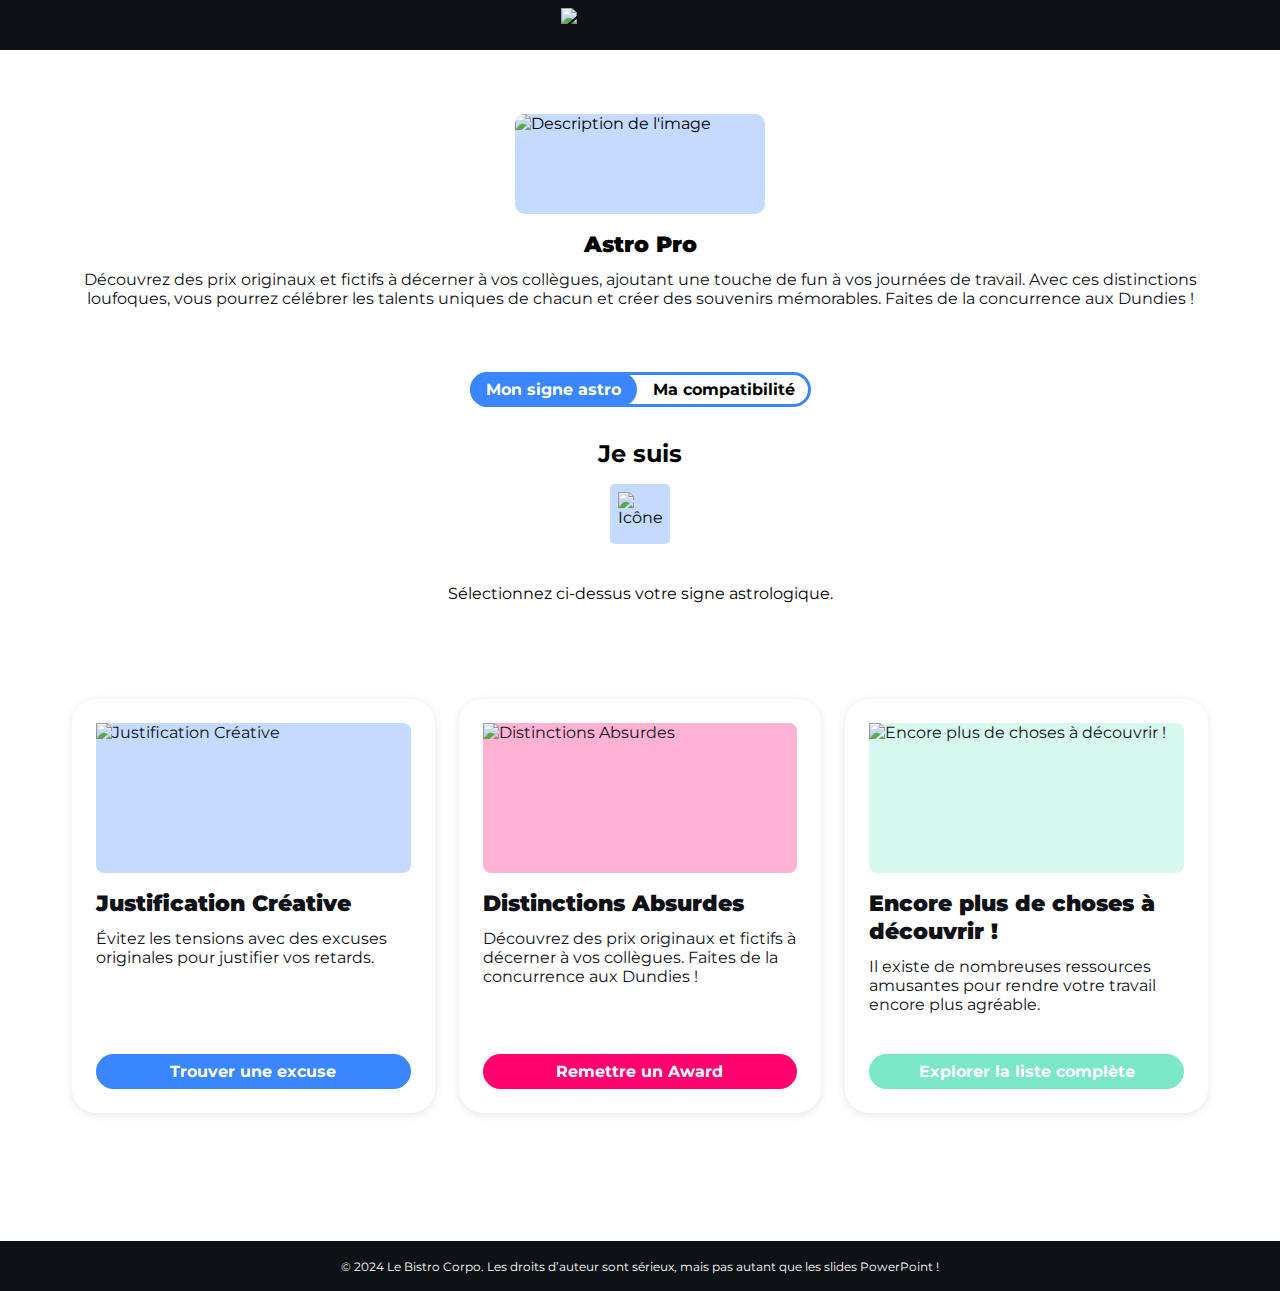
==== AstroPro.html @ 30fe6612 "Update AstroPro.html" ====
<!DOCTYPE html>
<html lang="fr">
<head>
    <meta charset="UTF-8">
    <meta name="viewport" content="width=device-width, initial-scale=1.0">
    <title>Le Bistro Corpo - Astro Pro</title>
    <link rel="icon" href="assets/images/BistroCorpo_Icon.svg" type="image/svg+xml">
    <link rel="stylesheet" href="assets/css/styles.css">
</head>
<body>
    <header>
        <div class="header-content">
            <a href="https://www.bistrocorpo.fr/">
                <img src="assets/images/BistroCorpo_white.svg" alt="Logo Bistro Corpo">
            </a>
        </div>
    </header>
    <section class="tool">
        <div class="tool-content">
            <div class="tool-header">
                <div class="tool-image">
                    <img src="assets/images/BistroCorpo_black_margin.svg" alt="Description de l'image" />
                </div>
                <h2>Astro Pro</h2>
                <p>Découvrez des prix originaux et fictifs à décerner à vos collègues, ajoutant une touche de fun à vos journées de travail. Avec ces distinctions loufoques, vous pourrez célébrer les talents uniques de chacun et créer des souvenirs mémorables. Faites de la concurrence aux Dundies !</p>
            </div>
            <div class="astrology-section">
                <!-- Segmented Control -->
                <div class="segmented-control">
                    <button id="astro-segmented" class="segmented-button active">Mon signe astro</button>
                    <button id="compatibility-segmented" class="segmented-button">Ma compatibilité</button>
                </div>
            
                <!-- Mon signe astro -->
                <div id="astro-content" class="astro-content active">
                    <div class="astro-intro">Je suis</div>
                    <div class="astro-signs-grid">
                    </div>
                    <div class="astro-description" id="astro-description">
                        Sélectionnez ci-dessus votre signe astrologique.
                    </div>
                </div>
                <!-- Ma compatibilité -->
                <div id="compatibility-content" class="compatibility-content">
                    <div class="compatibility-grid">
                        <div class="column column-1">
                            <div class="compatibility-intro">Je suis</div>
                            <div class="astro-signs-grid">
                            </div>
                        </div>
                        <div class="column column-2">
                            <div class="compatibility-score">
                                <div class="intensity">Compatibilité</div>
                                <div class="intensity" id="intensity">nulle</div>
                                <div class="score" id="score">0%</div>
                            </div>
                            <div class="compatibility-description" id="compatibility-description">
                                Sélectionnez les signes astrologiques.
                            </div>
                        </div>
                        <div class="column column-3">
                            <div class="compatibility-intro">Mon/ma collègue est</div>
                            <div class="astro-signs-grid">
                            </div>
                        </div>
                    </div>
                </div>
            </div>
        </div>
    </section>
    <section class="content">
    </section>
    <footer>
        <div class="footer-content">
        <p>© 2024 Le Bistro Corpo. Les droits d’auteur sont sérieux, mais pas autant que les slides PowerPoint !</p>
        </div>
    </footer>
    <script src="assets/js/main.js"></script>
    <script>
        randomCard(); loadAstroPro(); loadAndPopulateAstroGrids();
    </script>
</body>
</html>
---- assets/css/styles.css ----
@import url('https://fonts.googleapis.com/css2?family=Montserrat:wght@400;600;700;900&display=swap');

* {
    margin: 0;
    padding: 0;
    box-sizing: border-box;
    font-family: "Montserrat", sans-serif;
}

body {
    background-color: #ffffff;
    color: #0E1116;
    padding: 50px 0 0 0;
}

a {
    text-decoration: none;
    color: inherit;
}

p, .card p {
    font-weight: 400;
}

h1, h2, .card h2, .tool h2 {
    font-weight: 900;
}

/* Header */
header {
    background-color: #0E1116;
    height: 50px;
    width: 100%;
    padding: 0;
    margin: 0 auto;
    position: fixed;
    top: 0;
    left: 0;
    z-index: 1000;
}

.header-content {
    max-width: 1200px;
    margin: 0 auto;
    padding: 0.5rem 2rem;
    display: flex;
    align-items: center;
    height: 100%;
    justify-content: center;
}

.header-content a {
    display: flex;
    align-items: center;
    height: 100%;
    padding: 0;
    margin: 0;
}

.header-content img {
    height: 100%;
    width: auto;
}

/* Hero Section */
.hero {
    display: flex;
    justify-content: center;
    padding: 4rem 2rem;
    max-width: 1200px;
    margin: 0 auto;
    color: black;
}

.hero-content {
    max-width: 60%;
    justify-content: center;
    flex-direction: column;
}

.hero h1 {
    font-size: 3.5rem;
    font-weight: bold;
    margin-bottom: 0.5rem;
    text-transform: uppercase;
}

.hero p {
    font-size: 1.2rem;
    text-transform: uppercase;
    padding-top: 2rem;
    text-align: center;
    font-weight: 900;
}

.hero-image {
    max-width: 600px;
}

/* Content Section */
.content {
    display: grid;
    grid-template-columns: repeat(3, 1fr);
    gap: 1.5rem;
    padding: 0rem 2rem 8rem 2rem;
    max-width: 1200px;
    margin: 0 auto;
}

.card {
    background-color: white;
    padding: 1.5rem;
    border-radius: 24px;
    box-shadow: 0 2px 10px rgba(0, 0, 0, 0.1);
    display: flex;
    flex-direction: column;
    justify-content: flex-start;
    height: 100%;
}

.card-content {
    flex-grow: 1;
}

.card-image-container {
    width: 100%;
    height: 150px;
    background-color: rgba(58, 134, 255, 0.3);
    margin-bottom: 1rem;
    border-radius: calc(24px - 1rem);
    display: flex;
    justify-content: center;
    align-items: center;
}

.card:nth-child(4n+1) .card-image-container {
    background-color: rgba(58, 134, 255, 0.3);
}

.card:nth-child(4n+2) .card-image-container {
    background-color: rgba(255, 0, 110, 0.3);
}

.card:nth-child(4n+3) .card-image-container {
    background-color: rgba(122, 231, 199, 0.3);
}

.card:nth-child(4n+4) .card-image-container {
    background-color: rgba(255, 190, 11, 0.3);
}

.card-image-container img {
    width: 100%;
    height: 150px;
    object-fit: cover;
}

.card h2 {
    font-size: 1.4rem;
    margin-bottom: 0.75rem;
}

.card p {
    font-size: 1rem;
    color: #0E1116;
    margin-bottom: 2.5rem
}

.card:hover {
    box-shadow: 0 4px 10px rgba(0, 0, 0, 0.2);
}

.button {
    font-size: 1rem;
    font-weight: 700;
    padding: 0.5rem 1rem;
    border-radius: 99px;
    color: white;
    background-color: #3A86FF;
    display: block;
    width: 100%;
    text-align: center;
    box-sizing: border-box;
    margin-top: auto;
    border: none;
    outline: none;
    cursor: pointer;
}

.button-pink {
    background-color: #FF006E;
}

.button-green {
    background-color: #7AE7C7;
}

.button-yellow {
    background-color: #FFBE0B;
}

.card:nth-child(4n+1) .button {
    background-color: #3A86FF;
}

.card:nth-child(4n+2) .button {
    background-color: #FF006E;
}

.card:nth-child(4n+3) .button {
    background-color: #7AE7C7;
}

.card:nth-child(4n+4) .button {
    background-color: #FFBE0B;
}

.button:hover {
    filter: brightness(90%);
}

/* Carte inactive */

.card.inactive {
    opacity: 0.5;
}

.card.inactive .card-image-container {
    background-color: #cccccc;
    opacity: 0.7;
}

.card.inactive .card-image-container img {
    opacity: 0.7;
    filter: grayscale(100%);
}

.card.inactive:hover {
    transform: none;
    background-color: #ffffff;
    color: inherit;
    opacity: 0.5;
    box-shadow: 0 2px 10px rgba(0, 0, 0, 0.1);
}

.card.inactive p,
.card.inactive h2 {
    color: #999;
}

.card.inactive .button {
    background-color: #999;
    color: #fff;
}

.card.inactive .button:hover {
    background-color: #999;
    filter: none;
    cursor: initial;
}

/* Tool Section */
.tool {
    display: flex;
    flex-direction: column;
    align-items: center;
    padding: 4rem 2rem 6rem;
    max-width: 1200px;
    margin: 0 auto;
    color: black;
}

.tool-content {
    display: flex;
    justify-content: center;
    flex-direction: column;
    align-items: center;
}

.tool-header {
    display: flex;
    flex-direction: column;
    align-items: center;
}

.tool h1 {
    font-size: 3rem;
    font-weight: bold;
    margin: 4rem 0 2rem;
    text-align: center;
}

.tool h1a {
    font-size: 3rem;
    font-weight: bold;
    margin: 4rem 0 0.25rem;
    text-align: center;
}

.tool h1b {
    font-size: 1.5rem;
    font-weight: bold;
    margin: 0 0 2rem;
    text-align: center;
}

.tool h2 {
    font-size: 1.4rem;
    text-align: center;
    margin-bottom: 0.75rem;
}

.tool p {
    font-size: 1rem;
    color: #0E1116;
    text-align: center;
}

.tool-image {
    max-width: 600px;
    margin-bottom: 1rem;
    background-color: rgba(58, 134, 255, 0.3);
    border-radius: 10px;
    display: flex;
    justify-content: center;
    align-items: center;
}

.tool-image-pink {
    background-color: rgba(255, 0, 110, 0.3);
}

.tool-image-green {
    background-color: rgba(122, 231, 199, 0.3);
}

.tool-image-yellow {
    background-color: rgba(255, 190, 11, 0.3);
}

.tool-image img {
    width: 250px;
    height: 100px;
    border-radius: 10px;
    object-fit: cover;
}

/* Segmented Control */
.segmented-control {
    display: inline-flex;
    justify-content: center;
    margin-bottom: 2rem;
    border-radius: 99px;
    overflow: hidden;
    background-color: #ffffff;
    box-shadow: inset 0 0 0 3px #3a86ff;
}

.segmented-button {
    padding: 0.5rem 1rem;
    border: none;
    background-color: transparent;
    cursor: pointer;
    font-size: 1rem;
    font-weight: 700;
    border-radius: inherit;
}

.segmented-button.active {
    background-color: #3a86ff;
    color: #fff;
}

/* Astro Pro */
.astrology-section {
    padding: 4rem 0 0;
    text-align: center;
    font-family: Arial, sans-serif;
}

.astro-content, .compatibility-content {
    display: none;
}

.astro-content.active, .compatibility-content.active {
    display: block;
}

.astro-intro, .compatibility-intro {
    font-size: 1.5rem;
    font-weight: 700;
    margin-bottom: 1rem;
}

.astro-signs-grid {
    display: flex;
    flex-wrap: wrap;
    justify-content: center;
    gap: 1rem;
    margin-bottom: 2rem;
}

.astro-sign {
    display: flex;
    flex-direction: column;
    align-items: center;
    width: 80px;
    cursor: pointer;
}

.astro-icon {
    width: 60px;
    height: 60px;
    background-color: rgba(58, 134, 255, 0.3);
    border-radius: 5px;
    display: flex;
    align-items: center;
    justify-content: center;
    overflow: hidden; /* Pour bien ajuster l'image à la box */
}

.astro-icon img {
    width: 75%;
    height: 75%;
    object-fit: cover; /* L'image s'ajustera pour bien remplir l'espace */
}

.astro-icon:hover {
    filter: brightness(90%);
}

.astro-label {
    margin-top: 0.5rem;
    font-size: 0.75rem;
    font-weight: 700;
    text-align: center;
}

.astro-sign.selected .astro-label {
    font-weight: 900;
}

.astro-sign.selected .astro-icon {
    background-color: #3a86ff;
}

.astro-sign.selected .astro-icon img {
    filter: brightness(0) invert(1);
}

.astro-description, .compatibility-description {
    margin-top: 1.5rem;
    font-size: 1rem;
}

.compatibility-grid {
    display: flex;
    justify-content: space-around;
}

.column {
    width: 33%;
    display: flex;
    flex-direction: column;
    justify-content: center;
}

.compatibility-score {
    text-align: center;
    font-weight: 900;
}

.score {
    font-size: 5rem;
}

.intensity {
    font-size: 1.5rem;
    font-weight: 700;
}



/* Footer */
footer {
    background-color: #0E1116;
    height: 50px;
    width: 100%;
    padding: 0;
    margin: 0 auto;
}

.footer-content {
    max-width: 1200px;
    margin: 0 auto;
    padding: 0.5rem 2rem;
    display: flex;
    align-items: center;
    height: 100%;
    color: white;
    text-align: center;
    font-size: 0.75rem;
    justify-content: center;

}

/* Responsive Design */
@media (max-width: 768px) {
    .content {
        grid-template-columns: 1fr;
        padding: 0rem 2rem 2rem 2rem;
    }
    .hero {
        padding: 2rem;
    }    
    .hero-content {
        max-width: 100%;
    }
    .hero-image {
        max-width: 100%;
    }
    .hero h1 {
        font-size: 2rem;
    }
    .hero p {
        font-size: 0.75rem;
    }
    .tool h1 {
        font-size: 2rem;
        margin: 2rem 0 2rem;
    }
    .tool h1a {
        font-size: 2rem;
        margin: 2rem 0 0.25rem;
    }
    .tool h1b {
        font-size: 1rem;
    }
    .tool {
        padding: 2rem 2rem 4rem;
    }
    .tool p {
        font-size: 0.75rem;
        text-align: justify;
    }
    .compatibility-grid {
        flex-direction: column;
        align-items: center;
    }

    .column {
        width: 100%;
        margin-bottom: 2rem;
    }
    .column-1 {
        order: 1;
    }
    .column-2 {
        order: 3;
    }
    .column-3 {
        order: 2;
    }    
}

@media (min-width: 769px) and (max-width: 1024px) {
    .content {
        grid-template-columns: repeat(2, 1fr);
        padding: 0rem 2rem 2rem 2rem;
    }
    .tool h1 {
        font-size: 2.5rem;
    }
    .tool h1a {
        font-size: 2.5rem;
    }
    .tool h1b {
        font-size: 1rem;
    }
}
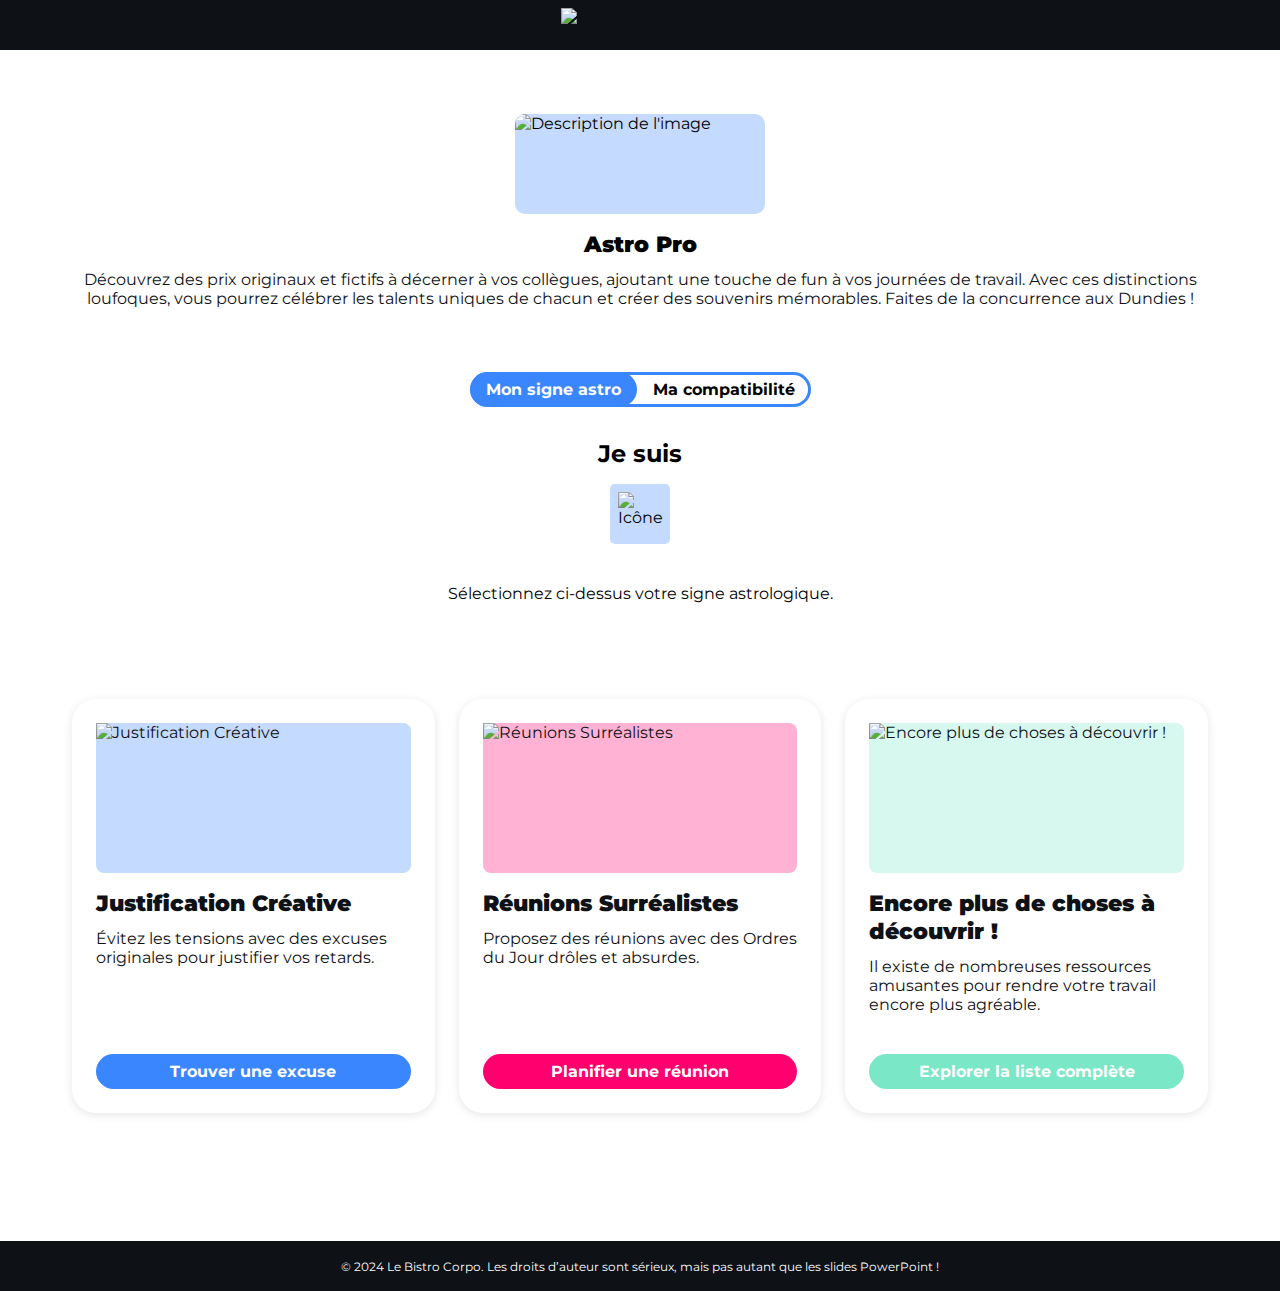
==== commit 55b0bf79: "Update AstroPro.html" ====
--- a/AstroPro.html
+++ b/AstroPro.html
@@ -50,9 +50,10 @@
                         </div>
                         <div class="column column-2">
                             <div class="compatibility-score">
+                                <div class="score" id="score">0%</div>
                                 <div class="intensity">Compatibilité</div>
                                 <div class="intensity" id="intensity">nulle</div>
-                                <div class="score" id="score">0%</div>
+                                
                             </div>
                             <div class="compatibility-description" id="compatibility-description">
                                 Sélectionnez les signes astrologiques.
--- a/assets/css/styles.css
+++ b/assets/css/styles.css
@@ -465,6 +465,10 @@
     justify-content: center;
 }
 
+.column-2 {
+    widht: 30%;
+}
+
 .compatibility-score {
     text-align: center;
     font-weight: 900;
@@ -560,7 +564,7 @@
     }
     .column-3 {
         order: 2;
-    }    
+    }
 }
 
 @media (min-width: 769px) and (max-width: 1024px) {
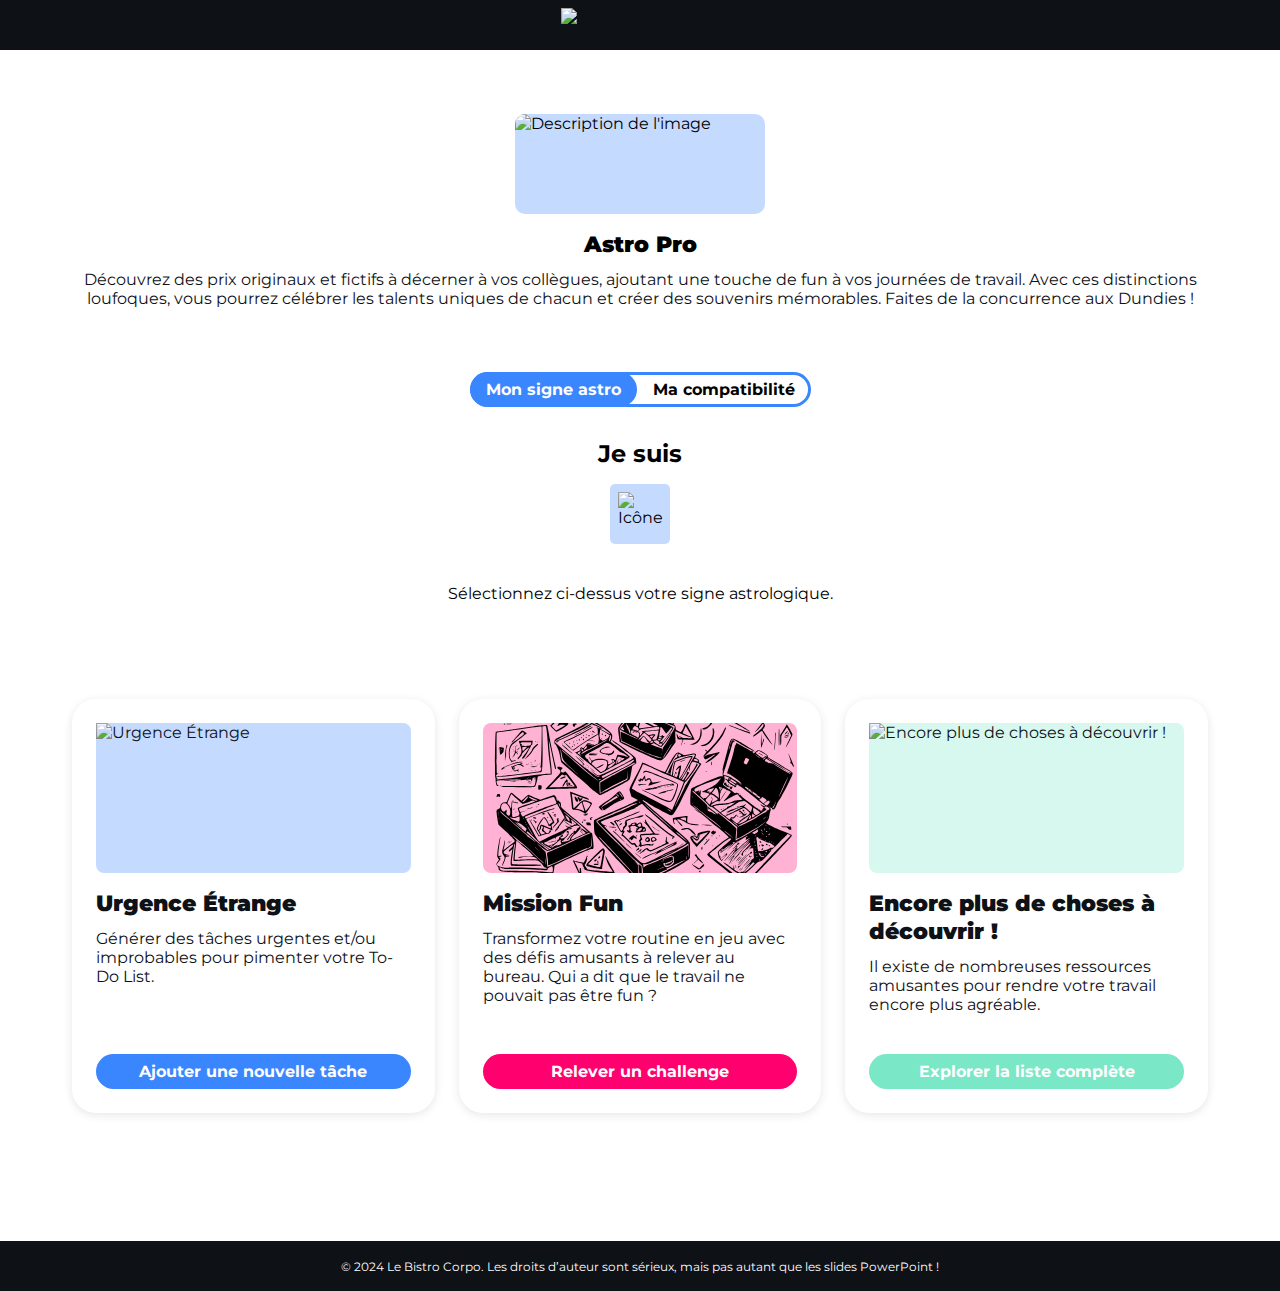
==== commit 5462b7f1: "Update AstroPro.html" ====
--- a/AstroPro.html
+++ b/AstroPro.html
@@ -53,7 +53,6 @@
                                 <div class="score" id="score">0%</div>
                                 <div class="intensity">Compatibilité</div>
                                 <div class="intensity" id="intensity">nulle</div>
-                                
                             </div>
                             <div class="compatibility-description" id="compatibility-description">
                                 Sélectionnez les signes astrologiques.
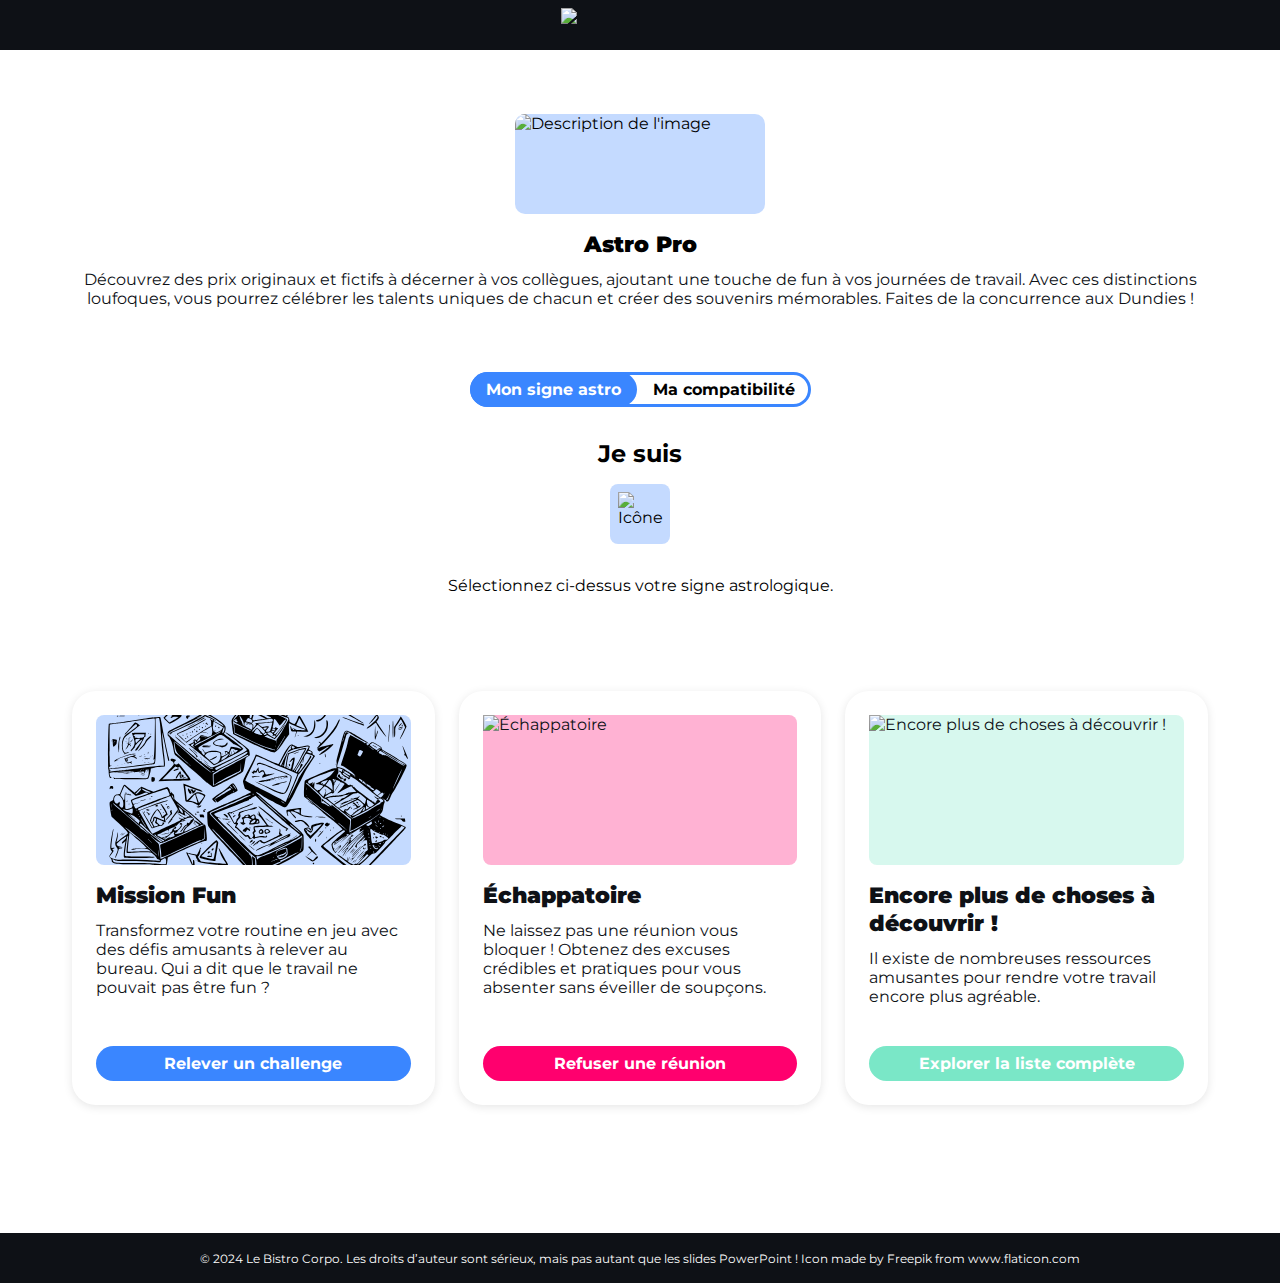
==== commit cdae7a75: "Update AstroPro.html" ====
--- a/AstroPro.html
+++ b/AstroPro.html
@@ -72,7 +72,7 @@
     </section>
     <footer>
         <div class="footer-content">
-        <p>© 2024 Le Bistro Corpo. Les droits d’auteur sont sérieux, mais pas autant que les slides PowerPoint !</p>
+        <p>© 2024 Le Bistro Corpo. Les droits d’auteur sont sérieux, mais pas autant que les slides PowerPoint ! Icon made by Freepik from www.flaticon.com</p>
         </div>
     </footer>
     <script src="assets/js/main.js"></script>
--- a/assets/css/styles.css
+++ b/assets/css/styles.css
@@ -375,7 +375,6 @@
 .astrology-section {
     padding: 4rem 0 0;
     text-align: center;
-    font-family: Arial, sans-serif;
 }
 
 .astro-content, .compatibility-content {
@@ -397,7 +396,6 @@
     flex-wrap: wrap;
     justify-content: center;
     gap: 1rem;
-    margin-bottom: 2rem;
 }
 
 .astro-sign {
@@ -412,7 +410,7 @@
     width: 60px;
     height: 60px;
     background-color: rgba(58, 134, 255, 0.3);
-    border-radius: 5px;
+    border-radius: 8px;
     display: flex;
     align-items: center;
     justify-content: center;
@@ -466,7 +464,8 @@
 }
 
 .column-2 {
-    widht: 30%;
+    width: 30%;
+    margin: 0 1rem;
 }
 
 .compatibility-score {
@@ -481,6 +480,7 @@
 .intensity {
     font-size: 1.5rem;
     font-weight: 700;
+    color: #3a86ff;
 }
 
 
@@ -547,11 +547,32 @@
         font-size: 0.75rem;
         text-align: justify;
     }
+    .astro-intro, .compatibility-intro {
+        font-size: 1rem;
+        font-weight: 700;
+        margin-bottom: 1rem;
+    }
+    .astro-signs-grid {
+        display: grid;
+        grid-template-columns: repeat(6, 1fr);
+        justify-items: center;
+        gap: 1rem 0.5rem;
+    }
+    .astro-sign {
+        width: 40px;
+    }
+    .astro-icon {
+        width: 40px;
+        height: 40px;
+    }
+    .astro-label {
+        font-size: 0.5rem;
+        font-weight: 700;
+    }
     .compatibility-grid {
         flex-direction: column;
         align-items: center;
     }
-
     .column {
         width: 100%;
         margin-bottom: 2rem;
@@ -561,6 +582,7 @@
     }
     .column-2 {
         order: 3;
+        margin-bottom: 0;
     }
     .column-3 {
         order: 2;
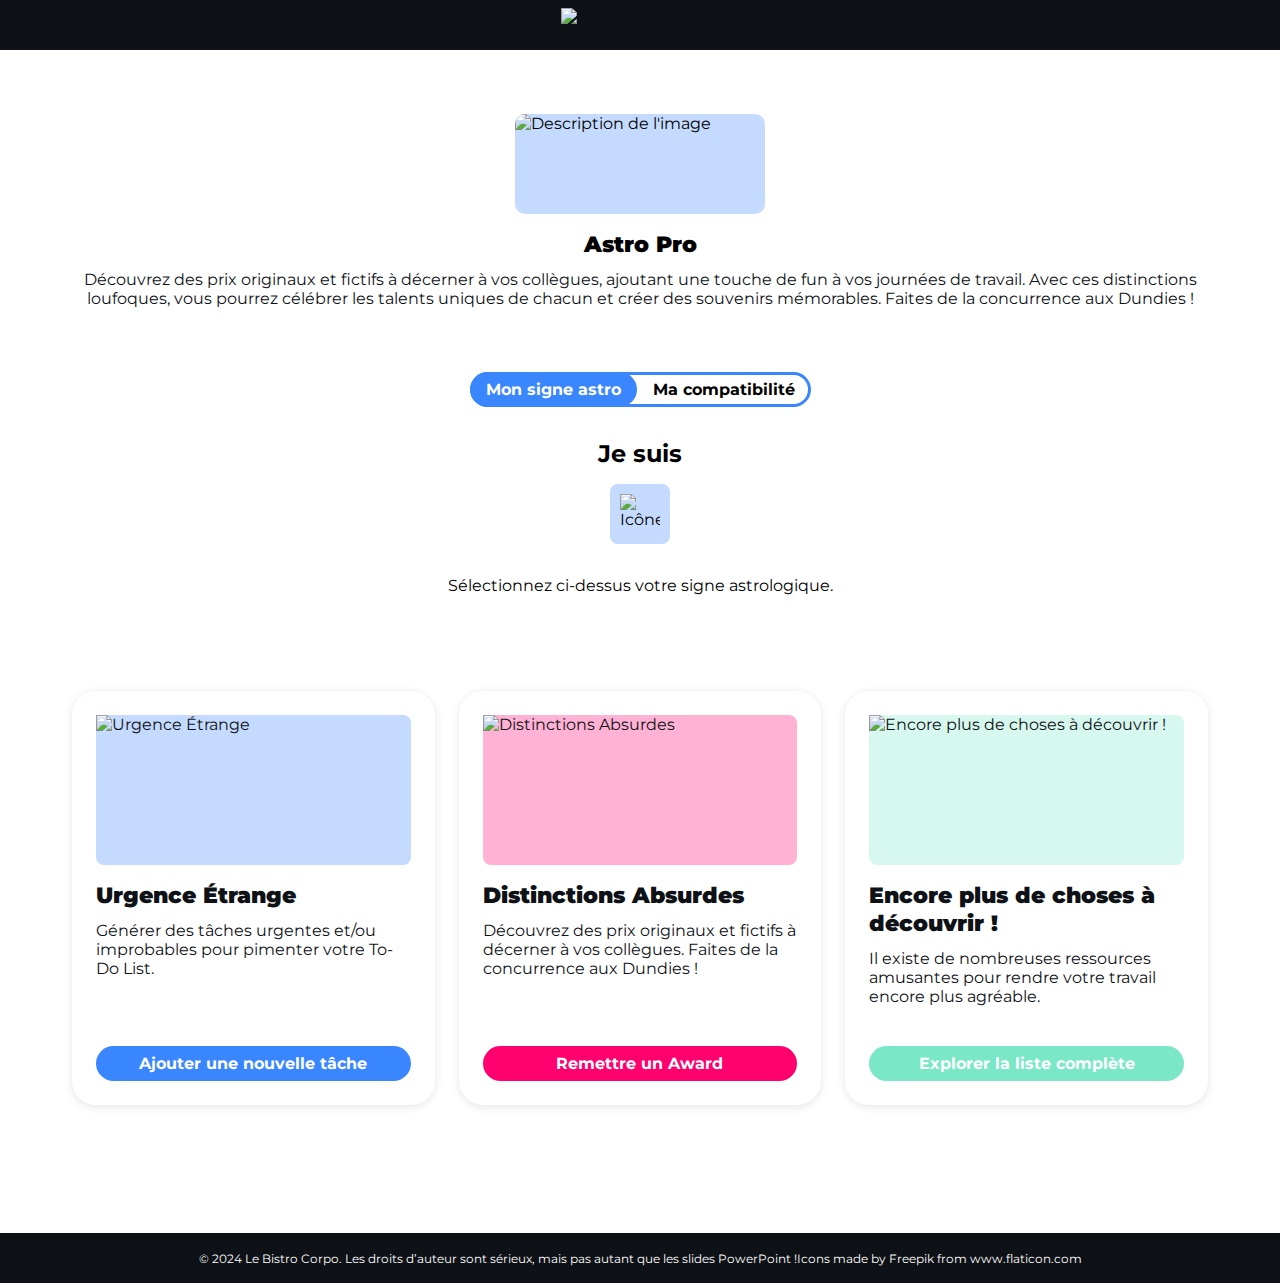
==== commit c06ffb37: "Update AstroPro.html" ====
--- a/AstroPro.html
+++ b/AstroPro.html
@@ -72,7 +72,8 @@
     </section>
     <footer>
         <div class="footer-content">
-        <p>© 2024 Le Bistro Corpo. Les droits d’auteur sont sérieux, mais pas autant que les slides PowerPoint ! Icon made by Freepik from www.flaticon.com</p>
+        <p>© 2024 Le Bistro Corpo. Les droits d’auteur sont sérieux, mais pas autant que les slides PowerPoint !</p>
+        <p>Icons made by Freepik from www.flaticon.com</p>
         </div>
     </footer>
     <script src="assets/js/main.js"></script>
--- a/assets/css/styles.css
+++ b/assets/css/styles.css
@@ -418,8 +418,8 @@
 }
 
 .astro-icon img {
-    width: 75%;
-    height: 75%;
+    width: 66%;
+    height: 66%;
     object-fit: cover; /* L'image s'ajustera pour bien remplir l'espace */
 }
 
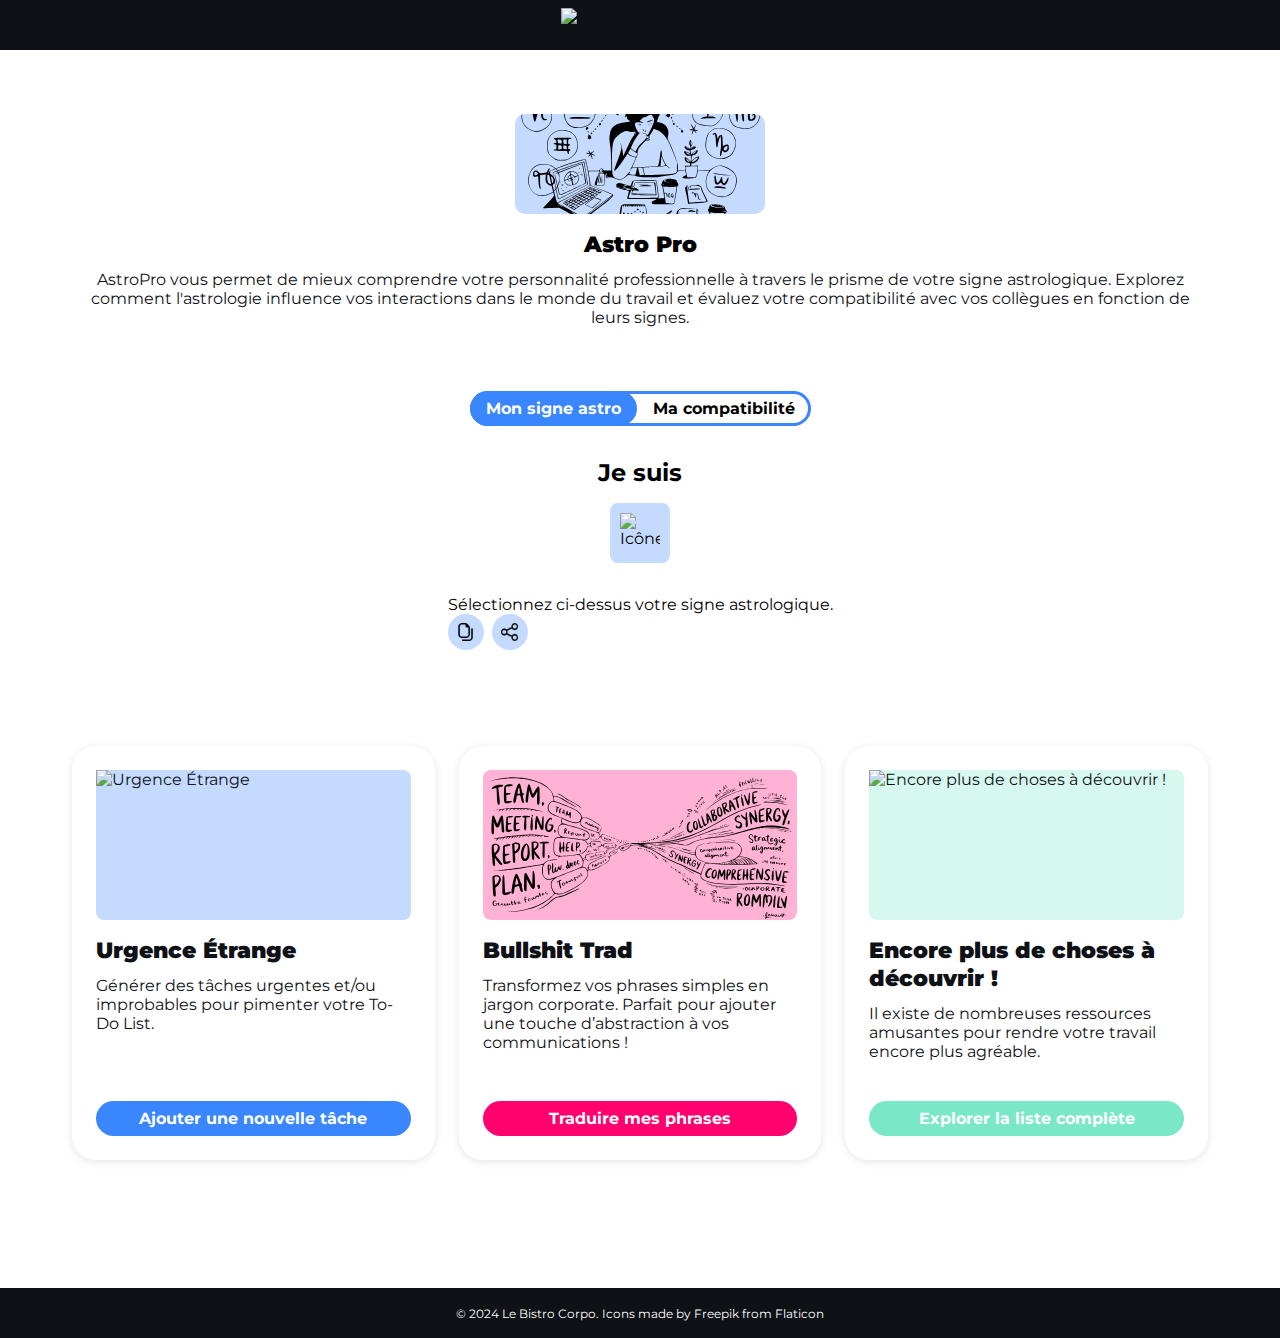
==== commit fce21565: "Update AstroPro.html" ====
--- a/AstroPro.html
+++ b/AstroPro.html
@@ -19,10 +19,10 @@
         <div class="tool-content">
             <div class="tool-header">
                 <div class="tool-image">
-                    <img src="assets/images/BistroCorpo_black_margin.svg" alt="Description de l'image" />
+                    <img src="assets/images/AstroPro.svg" alt="Description de l'image" />
                 </div>
                 <h2>Astro Pro</h2>
-                <p>Découvrez des prix originaux et fictifs à décerner à vos collègues, ajoutant une touche de fun à vos journées de travail. Avec ces distinctions loufoques, vous pourrez célébrer les talents uniques de chacun et créer des souvenirs mémorables. Faites de la concurrence aux Dundies !</p>
+                <p>AstroPro vous permet de mieux comprendre votre personnalité professionnelle à travers le prisme de votre signe astrologique. Explorez comment l'astrologie influence vos interactions dans le monde du travail et évaluez votre compatibilité avec vos collègues en fonction de leurs signes.</p>
             </div>
             <div class="astrology-section">
                 <!-- Segmented Control -->
@@ -38,6 +38,14 @@
                     </div>
                     <div class="astro-description" id="astro-description">
                         Sélectionnez ci-dessus votre signe astrologique.
+                    </div>
+                    <div class="tool-buttons">
+                        <div id="astro-copyButton" class="icon-button">
+                            <img src="assets/images/icons/copy.png">                    
+                        </div>
+                        <div id="astro-shareButton" class="icon-button">
+                            <img src="assets/images/icons/share.png">
+                        </div>
                     </div>
                 </div>
                 <!-- Ma compatibilité -->
@@ -57,6 +65,14 @@
                             <div class="compatibility-description" id="compatibility-description">
                                 Sélectionnez les signes astrologiques.
                             </div>
+                            <div class="tool-buttons">
+                                <div id="compatibility-copyButton" class="icon-button">
+                                    <img src="assets/images/icons/copy.png">                    
+                                </div>
+                                <div id="compatibility-shareButton" class="icon-button">
+                                    <img src="assets/images/icons/share.png">
+                                </div>
+                            </div>
                         </div>
                         <div class="column column-3">
                             <div class="compatibility-intro">Mon/ma collègue est</div>
@@ -72,8 +88,7 @@
     </section>
     <footer>
         <div class="footer-content">
-        <p>© 2024 Le Bistro Corpo. Les droits d’auteur sont sérieux, mais pas autant que les slides PowerPoint !</p>
-        <p>Icons made by Freepik from www.flaticon.com</p>
+        <p>© 2024 Le Bistro Corpo. Icons made by Freepik from <a href="https://www.flaticon.com">Flaticon</a></p>
         </div>
     </footer>
     <script src="assets/js/main.js"></script>
--- a/assets/css/styles.css
+++ b/assets/css/styles.css
@@ -199,6 +199,66 @@
     background-color: #FFBE0B;
 }
 
+.button:hover {
+    filter: brightness(90%);
+}
+
+.button-small {
+    width: fit-content;
+}
+
+.icon-button {
+    width: 36px;
+    height: 36px;
+    background-color: rgba(58, 134, 255, 0.3);
+    border-radius: 99px;
+    display: flex;
+    align-items: center;
+    justify-content: center;
+    overflow: hidden;
+    cursor: pointer;
+}
+
+.icon-button img {
+    width: 66%;
+    height: 66%;
+    object-fit: cover;
+}
+
+.icon-button-green {
+    background-color: rgba(122, 231, 199, 0.3);
+}
+
+.icon-button-pink {
+    background-color: rgba(255, 0, 110, 0.3);
+}
+
+.icon-button-yellow {
+    background-color: rgba(255, 190, 11, 0.3);
+}
+
+.icon-button:hover {
+    filter: brightness(90%);
+}
+
+.icon-button.selected {
+    background-color: #7AE7C7;
+}
+
+.icon-button.selected img {
+    filter: brightness(0) invert(1);
+}
+
+.button-snack {
+    width: auto;
+    background-color: white;
+    box-shadow: 0 2px 10px rgba(0, 0, 0, 0.1);
+    color: initial;
+}
+
+.button-snack:hover {
+}
+
 .card:nth-child(4n+1) .button {
     background-color: #3A86FF;
 }
@@ -213,10 +273,6 @@
 
 .card:nth-child(4n+4) .button {
     background-color: #FFBE0B;
-}
-
-.button:hover {
-    filter: brightness(90%);
 }
 
 /* Carte inactive */
@@ -275,6 +331,7 @@
     justify-content: center;
     flex-direction: column;
     align-items: center;
+    width: 100%;
 }
 
 .tool-header {
@@ -283,24 +340,31 @@
     align-items: center;
 }
 
-.tool h1 {
+.tool-section {
+    padding: 4rem 0 0;
+    text-align: center;
+    display: flex;
+    flex-direction: column;
+    align-items: center;
+}
+
+.tool-text {
+    padding: 0 0 2rem;
     font-size: 3rem;
     font-weight: bold;
-    margin: 4rem 0 2rem;
-    text-align: center;
-}
-
-.tool h1a {
+}
+    
+.tool-text-awards1 {
     font-size: 3rem;
     font-weight: bold;
-    margin: 4rem 0 0.25rem;
-    text-align: center;
-}
-
-.tool h1b {
+    padding: 0 0 0.25rem;
+    text-align: center;
+}
+
+.tool-text-awards2 {
     font-size: 1.5rem;
     font-weight: bold;
-    margin: 0 0 2rem;
+    padding: 0 0 2rem;
     text-align: center;
 }
 
@@ -343,6 +407,32 @@
     height: 100px;
     border-radius: 10px;
     object-fit: cover;
+}
+
+.tool-selectionBar {
+    display: flex;
+    padding: 0 0 2rem;
+    font-weight: 700;
+    font-size: 1.5rem;
+}
+
+.tool-buttons {
+    display: flex;
+    flex-direction: row;
+    gap: 0.5rem;
+}
+
+/* Dropdown */
+select {
+    border-radius: 8px;
+    padding: 0.5rem;
+    border: 1px solid #ccc;
+    font-size: 1.5rem;
+}
+
+select:focus {
+    border: 1px solid #FF006E;
+    outline: none;
 }
 
 /* Segmented Control */
@@ -483,7 +573,86 @@
     color: #3a86ff;
 }
 
-
+/* Bullshit Trad */
+.translate-section {
+    display: flex;
+    flex-direction: row;
+    gap: 2rem;
+    padding: 4rem 0 0;
+    width: 100%
+}
+
+.translate-intro {
+    font-size: 1.5rem;
+    font-weight: 700;
+    margin-bottom: 1rem;
+    text-align: left;
+}
+
+.input-block, .output-block {
+    flex: 1;
+}
+
+textarea {
+    width: 100%;
+    height: 10rem;
+    border: 1px solid #ccc;
+    border-radius: 8px;
+    padding: 0.75rem;
+    resize: none;
+    font-size: 1rem;
+}
+
+textarea:focus {
+    border-color: #7AE7C7;
+    outline: none;
+}
+
+
+.input-footer, .output-footer {
+    display: flex;
+    justify-content: flex-end;
+    margin-top: 0.5rem;
+    flex-direction: row;
+    align-items: center;
+    gap: 0.5rem;
+}
+
+.outputContainer {
+    position: relative;
+}
+
+.output-text {
+    height: 10rem;
+    border: 1px solid #ccc;
+    border-radius: 8px;
+    padding: 0.75rem;
+    overflow-y: auto;
+    background-color: #f5f5f5;
+    font-size: 1rem;
+}
+
+.loaderContainer {
+    position: absolute;
+    top: 50%;
+    left: 50%;
+    transform: translate(-50%, -50%);
+}
+
+.loader {
+    border: 4px solid #ffffff00;
+    border-top: 4px solid #7AE7C7;
+    border-radius: 100%;
+    width: 36px;
+    height: 36px;
+    animation: spin 1s linear infinite;
+    display: none;
+}
+
+@keyframes spin {
+    0% { transform: rotate(0deg); }
+    100% { transform: rotate(360deg); }
+}
 
 /* Footer */
 footer {
@@ -505,7 +674,13 @@
     text-align: center;
     font-size: 0.75rem;
     justify-content: center;
-
+}
+
+/* Compliment */
+.compliment-dropdown {
+    display: flex;
+    gap: 0.5rem;
+    align-items: center;
 }
 
 /* Responsive Design */
@@ -529,15 +704,18 @@
     .hero p {
         font-size: 0.75rem;
     }
-    .tool h1 {
+    .tool-section {
+        padding: 2rem 0 0;
+    }
+    .tool-text {
         font-size: 2rem;
-        margin: 2rem 0 2rem;
-    }
-    .tool h1a {
+        padding: 0 0 2rem;
+    }
+    .tool-text-awards1 {
         font-size: 2rem;
-        margin: 2rem 0 0.25rem;
-    }
-    .tool h1b {
+        padding: 0 0 0.25rem;
+    }
+    .tool-text-awards2 {
         font-size: 1rem;
     }
     .tool {
@@ -546,6 +724,18 @@
     .tool p {
         font-size: 0.75rem;
         text-align: justify;
+    }
+    .tool-selectionBar {
+        font-size: 1rem;
+    }
+    select {
+        font-size: 1rem;
+    }
+    .compliment-dropdown {
+        flex-direction: column;
+    }
+    .astrology-section {
+        padding: 2rem 0 0;
     }
     .astro-intro, .compatibility-intro {
         font-size: 1rem;
@@ -587,6 +777,10 @@
     .column-3 {
         order: 2;
     }
+    .translate-section {
+        flex-direction: column;
+        padding: 2rem 0 0;
+    }
 }
 
 @media (min-width: 769px) and (max-width: 1024px) {
@@ -594,13 +788,13 @@
         grid-template-columns: repeat(2, 1fr);
         padding: 0rem 2rem 2rem 2rem;
     }
-    .tool h1 {
+    .tool-text {
         font-size: 2.5rem;
     }
-    .tool h1a {
+    .tool-text-awards1 {
         font-size: 2.5rem;
     }
-    .tool h1b {
+    .tool-text-awards2 {
         font-size: 1rem;
     }
 }
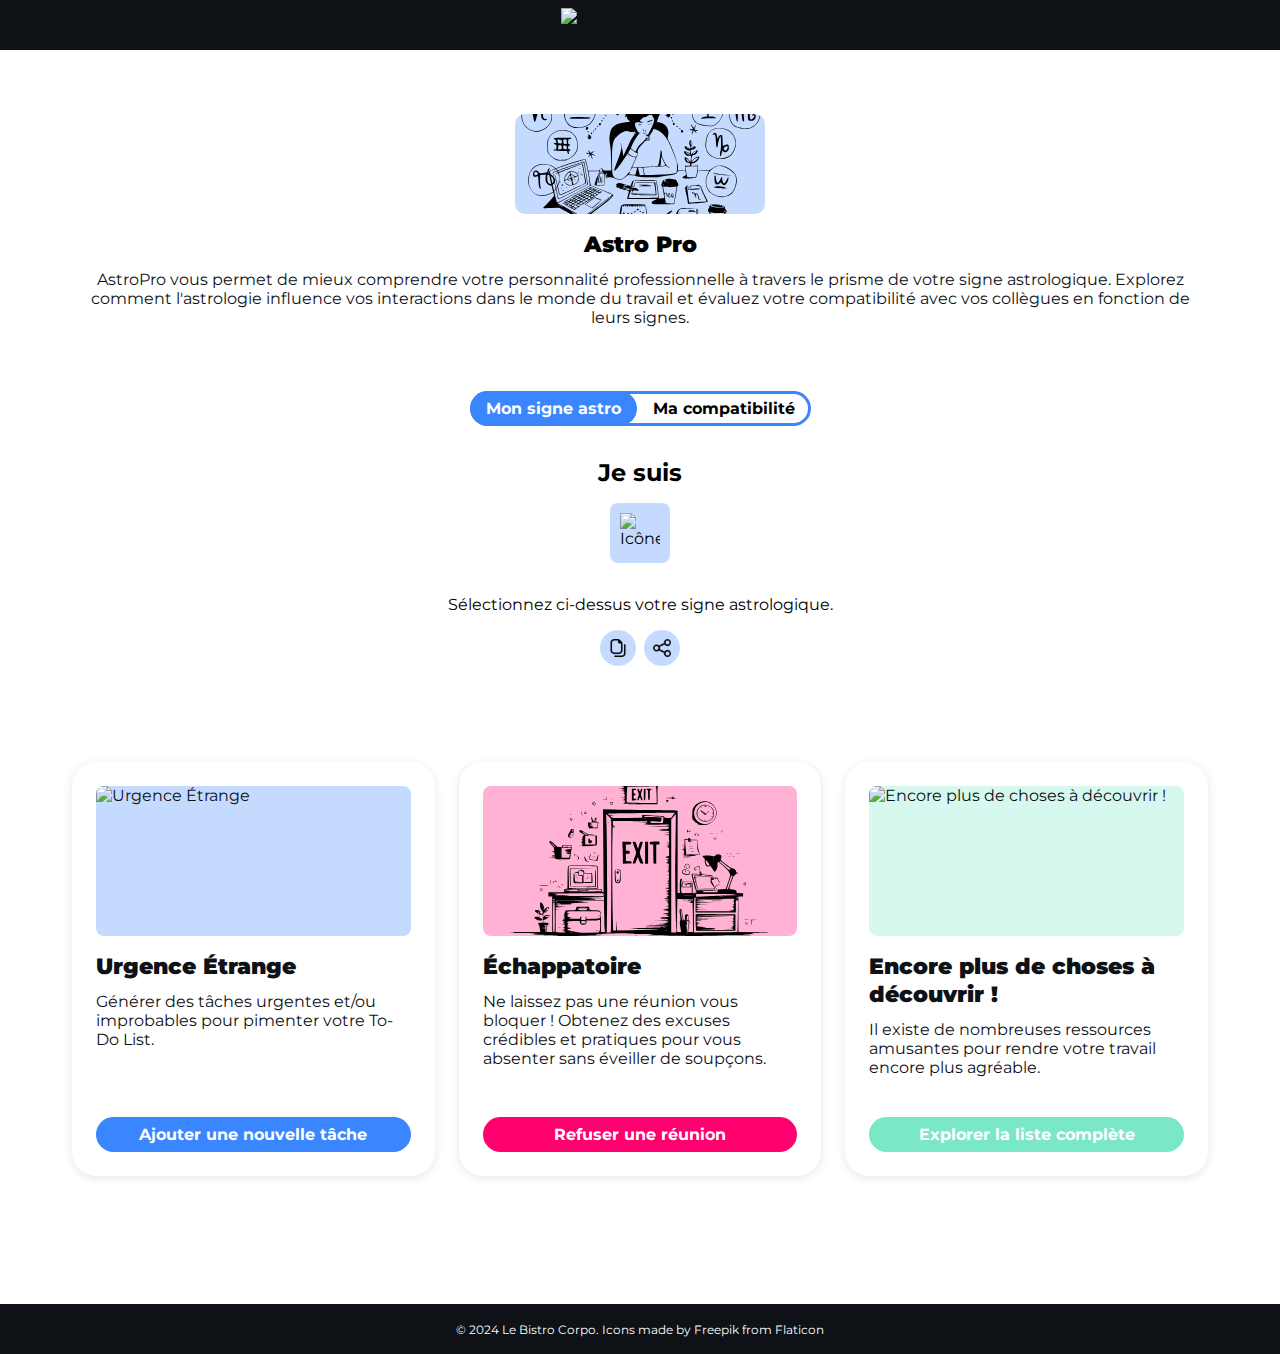
==== commit 2edd5553: "Update AstroPro.html" ====
--- a/AstroPro.html
+++ b/AstroPro.html
@@ -4,6 +4,7 @@
     <meta charset="UTF-8">
     <meta name="viewport" content="width=device-width, initial-scale=1.0">
     <title>Le Bistro Corpo - Astro Pro</title>
+    <meta name="description" content="Apprenez en plus sur votre personnalité au travail et évaluez votre compatibilité avec vos collègues grâce à l'astrologie.">
     <link rel="icon" href="assets/images/BistroCorpo_Icon.svg" type="image/svg+xml">
     <link rel="stylesheet" href="assets/css/styles.css">
 </head>
--- a/assets/css/styles.css
+++ b/assets/css/styles.css
@@ -131,6 +131,7 @@
     display: flex;
     justify-content: center;
     align-items: center;
+    overflow: hidden;
 }
 
 .card:nth-child(4n+1) .card-image-container {
@@ -166,7 +167,7 @@
     margin-bottom: 2.5rem
 }
 
-.card:hover {
+.card:hover, .mail-card:hover {
     box-shadow: 0 4px 10px rgba(0, 0, 0, 0.2);
 }
 
@@ -242,11 +243,29 @@
 }
 
 .icon-button.selected {
+    background-color: #3A86FF;
+}
+
+.icon-button-pink.selected {
+    background-color: #FF006E;
+}
+
+.icon-button-green.selected {
     background-color: #7AE7C7;
+}
+
+.icon-button-yellow.selected {
+    background-color: #FFBE0B;
 }
 
 .icon-button.selected img {
     filter: brightness(0) invert(1);
+}
+
+.icon-button-disabled {
+    background-color: unset;
+    opacity: 0.5;
+    cursor: unset;
 }
 
 .button-snack {
@@ -420,6 +439,7 @@
     display: flex;
     flex-direction: row;
     gap: 0.5rem;
+    justify-content: center;
 }
 
 /* Dropdown */
@@ -428,9 +448,24 @@
     padding: 0.5rem;
     border: 1px solid #ccc;
     font-size: 1.5rem;
+    background-color: #ffffff;
 }
 
 select:focus {
+    border: 1px solid #FF006E;
+    outline: none;
+}
+
+/* Input */
+input {
+    border-radius: 8px;
+    padding: 0.5rem;
+    border: 1px solid #ccc;
+    font-size: 1.5rem;
+    background-color: #ffffff;
+}
+
+input:focus {
     border: 1px solid #FF006E;
     outline: none;
 }
@@ -461,6 +496,64 @@
     color: #fff;
 }
 
+/* Toggle Switch */
+.switch {
+    position: relative;
+    display: inline-block;
+    width: 40px;
+    height: 18px;
+}
+
+.switch input {
+    opacity: 0;
+    width: 0;
+    height: 0;
+}
+
+.slider, .slider-pink, .slider-green, .slider-yellow {
+    position: absolute;
+    cursor: pointer;
+    top: 0;
+    left: 0;
+    right: 0;
+    bottom: 0;
+    background-color: #cccccc;
+    transition: .4s;
+    border-radius: 99px;
+}
+
+.slider:before {
+    position: absolute;
+    content: "";
+    height: 14px;
+    width: 14px;
+    left: 2px;
+    bottom: 2px;
+    background-color: white;
+    transition: .4s;
+    border-radius: 100%;
+}
+
+input:checked + .slider {
+    background-color: #3a86ff;
+}
+
+input:checked + .slider-pink {
+    background-color: #ff006e;
+}
+
+input:checked + .slider-green {
+    background-color: #7ae7c7;
+}
+
+input:checked + .slider-yellow {
+    background-color: #ffbe0b;
+}
+
+input:checked + .slider:before {
+    transform: translateX(22px);
+}
+
 /* Astro Pro */
 .astrology-section {
     padding: 4rem 0 0;
@@ -537,7 +630,7 @@
 }
 
 .astro-description, .compatibility-description {
-    margin-top: 1.5rem;
+    margin: 1.5rem 0 1rem;
     font-size: 1rem;
 }
 
@@ -579,7 +672,7 @@
     flex-direction: row;
     gap: 2rem;
     padding: 4rem 0 0;
-    width: 100%
+    width: 100%;
 }
 
 .translate-intro {
@@ -654,6 +747,112 @@
     100% { transform: rotate(360deg); }
 }
 
+/* Compliment */
+.compliment-dropdown {
+    display: flex;
+    gap: 0.5rem;
+    align-items: center;
+}
+
+/* Mail Absence */
+.mail-section {
+    display: flex;
+    flex-direction: row;
+    gap: 6rem;
+    padding: 4rem 0 0;
+    width: 100%;
+}
+
+.mail-info {
+    display: flex;
+    flex-direction: column;
+    align-items: flex-start;
+    margin-bottom: 1.5rem;
+}
+
+.mail-infoType, .mail-infoLocation, .mail-infoDates, .mail-infoBackUp, .mail-infoSignature {
+    display: flex;
+    gap: 0.5rem;
+    width: 100%;
+    align-items: center;
+    margin-top: 0.5rem;
+}
+
+.mail-infoLocation, .mail-infoDates {
+    flex-direction: row;
+}
+
+.mail-infoBackUp, .mail-infoSignature {
+    flex-direction: column;
+}
+
+.mail-infoTitle {
+    font-weight: 700;
+    display: flex;
+    justify-content: space-between;
+    width: 100%;
+}
+
+.mail-infoSubtitle {
+    font-size: 0.75rem;
+    display: contents;
+    font-weight: normal;
+}
+
+select.mail-inputs {
+    font-size: 1rem;
+}
+
+select.mail-inputs-large {
+    width: -webkit-fill-available;
+}
+
+select.mail-inputs:focus {
+    border: 1px solid #FFBE0B;
+}
+
+input.mail-inputs {
+    font-size: 1rem;
+    width: -webkit-fill-available;
+    height: 40px;
+}
+
+input.mail-inputs:focus {
+    border: 1px solid #FFBE0B;
+}
+
+.mail-card {
+    background-color: white;
+    padding: 1.5rem;
+    border-radius: 24px;
+    box-shadow: 0 2px 10px rgba(0, 0, 0, 0.1);
+    display: flex;
+    flex-direction: column;
+    justify-content: flex-start;
+}
+
+.mail-window-icons {
+    display: flex;
+    justify-content: flex-end;
+    flex-direction: row;
+    align-items: center;
+    margin-botton: 0.5rem;
+}
+
+.subline-separator {
+    width: 100%;
+    height: 1px;
+    background-color: #cccccc;
+    margin: 0.5rem auto;
+}
+
+.mail-content {
+    min-height: 10rem;
+}
+
+
+
+
 /* Footer */
 footer {
     background-color: #0E1116;
@@ -676,12 +875,7 @@
     justify-content: center;
 }
 
-/* Compliment */
-.compliment-dropdown {
-    display: flex;
-    gap: 0.5rem;
-    align-items: center;
-}
+
 
 /* Responsive Design */
 @media (max-width: 768px) {
@@ -777,9 +971,12 @@
     .column-3 {
         order: 2;
     }
-    .translate-section {
+    .translate-section, .mail-section {
         flex-direction: column;
         padding: 2rem 0 0;
+    }
+    .mail-section {
+    gap: 2rem;
     }
 }
 
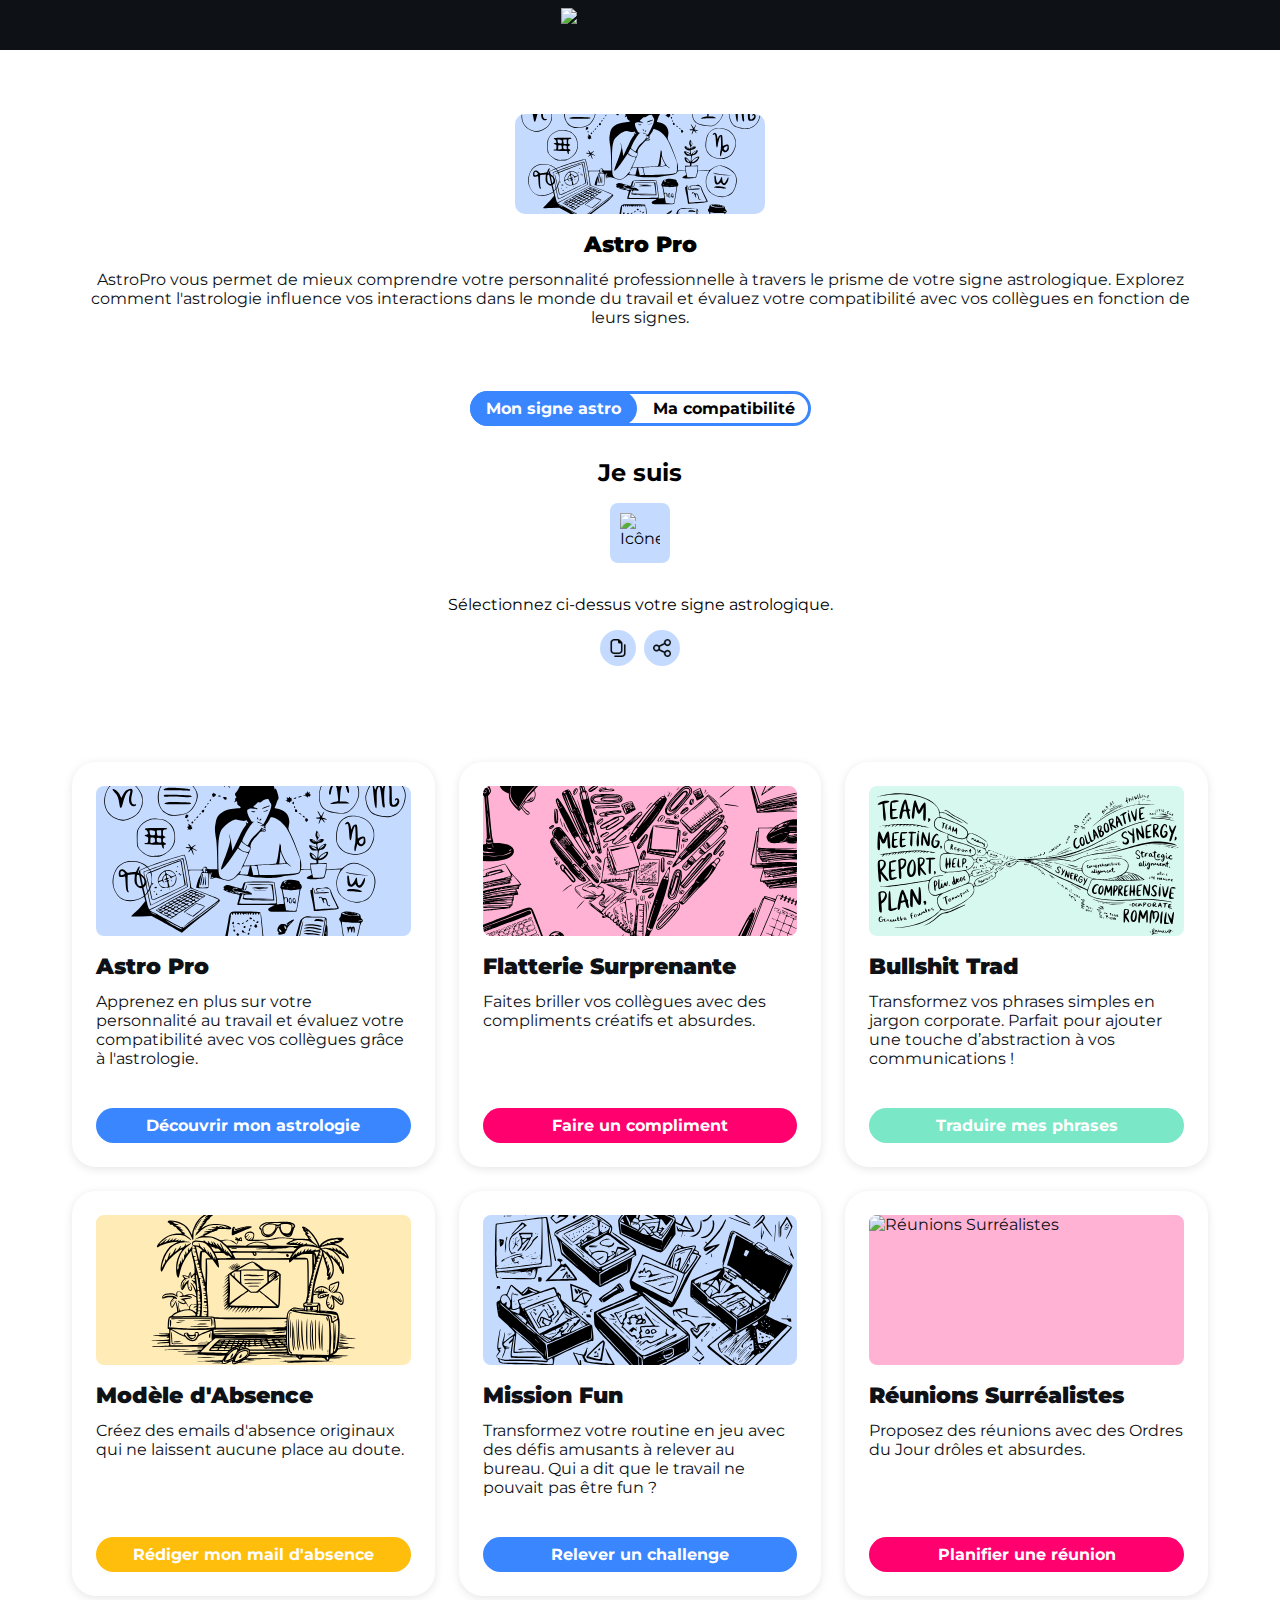
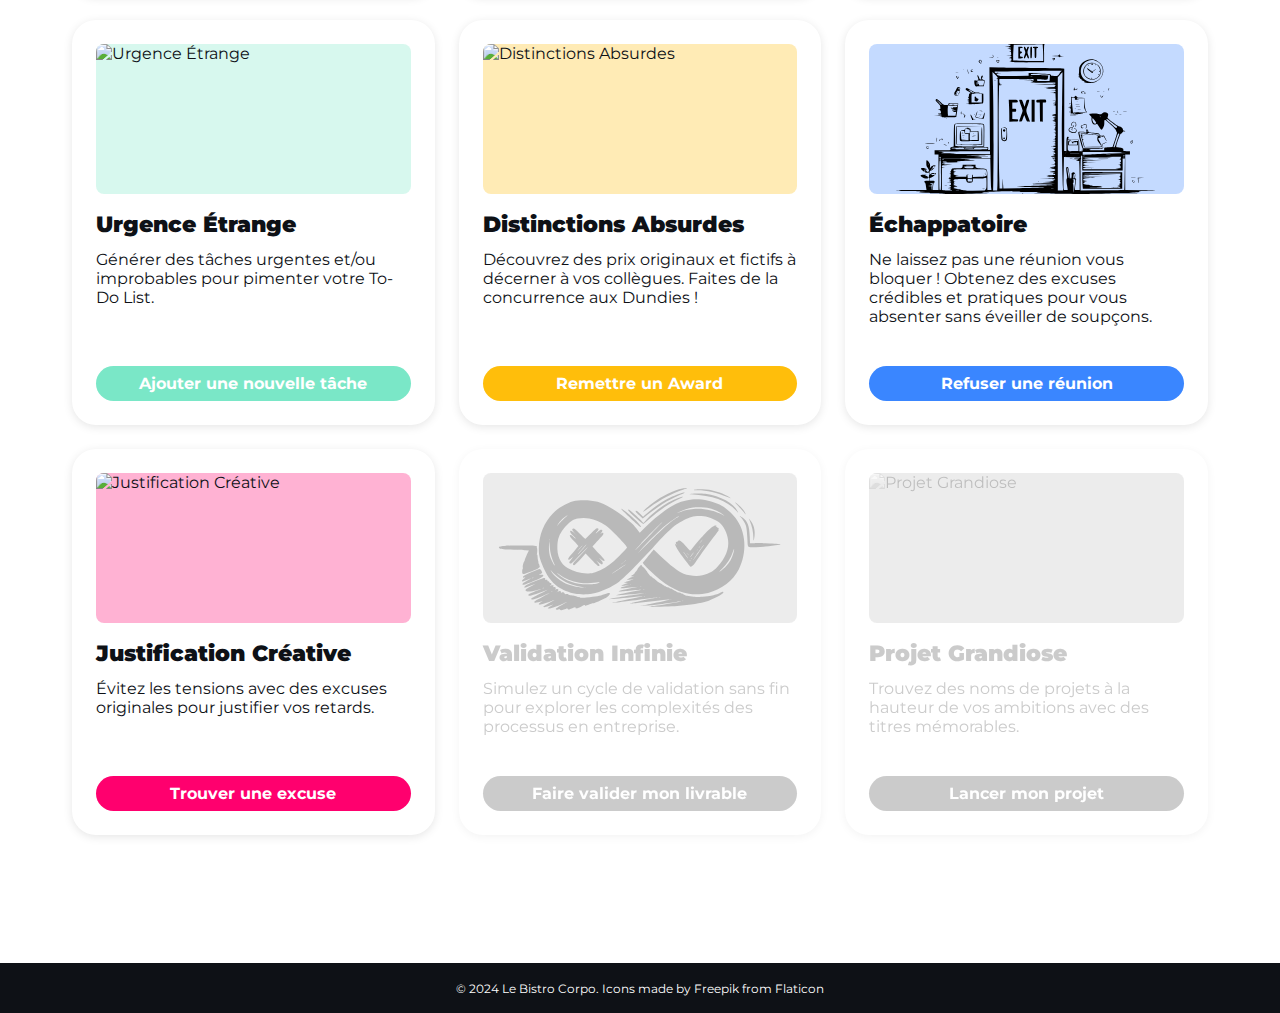
==== commit 366dad35: "Update AstroPro.html" ====
--- a/AstroPro.html
+++ b/AstroPro.html
@@ -22,7 +22,7 @@
                 <div class="tool-image">
                     <img src="assets/images/AstroPro.svg" alt="Description de l'image" />
                 </div>
-                <h2>Astro Pro</h2>
+                <h1>Astro Pro</h1>
                 <p>AstroPro vous permet de mieux comprendre votre personnalité professionnelle à travers le prisme de votre signe astrologique. Explorez comment l'astrologie influence vos interactions dans le monde du travail et évaluez votre compatibilité avec vos collègues en fonction de leurs signes.</p>
             </div>
             <div class="astrology-section">
--- a/assets/css/styles.css
+++ b/assets/css/styles.css
@@ -22,7 +22,7 @@
     font-weight: 400;
 }
 
-h1, h2, .card h2, .tool h2 {
+h1, h2, .card h2, .tool h1 {
     font-weight: 900;
 }
 
@@ -79,13 +79,6 @@
 }
 
 .hero h1 {
-    font-size: 3.5rem;
-    font-weight: bold;
-    margin-bottom: 0.5rem;
-    text-transform: uppercase;
-}
-
-.hero p {
     font-size: 1.2rem;
     text-transform: uppercase;
     padding-top: 2rem;
@@ -200,7 +193,7 @@
     background-color: #FFBE0B;
 }
 
-.button:hover {
+.button:hover, .button:focus {
     filter: brightness(90%);
 }
 
@@ -238,7 +231,7 @@
     background-color: rgba(255, 190, 11, 0.3);
 }
 
-.icon-button:hover {
+.icon-button:hover, .icon-button:focus  {
     filter: brightness(90%);
 }
 
@@ -387,7 +380,7 @@
     text-align: center;
 }
 
-.tool h2 {
+.tool h1 {
     font-size: 1.4rem;
     text-align: center;
     margin-bottom: 0.75rem;
@@ -502,6 +495,10 @@
     display: inline-block;
     width: 40px;
     height: 18px;
+}
+
+.switch:focus {
+    filter: brightness(90%);
 }
 
 .switch input {
@@ -522,6 +519,10 @@
     border-radius: 99px;
 }
 
+.slider:focus {
+    filter: brightness(90%);
+}
+
 .slider:before {
     position: absolute;
     content: "";
@@ -893,9 +894,6 @@
         max-width: 100%;
     }
     .hero h1 {
-        font-size: 2rem;
-    }
-    .hero p {
         font-size: 0.75rem;
     }
     .tool-section {
